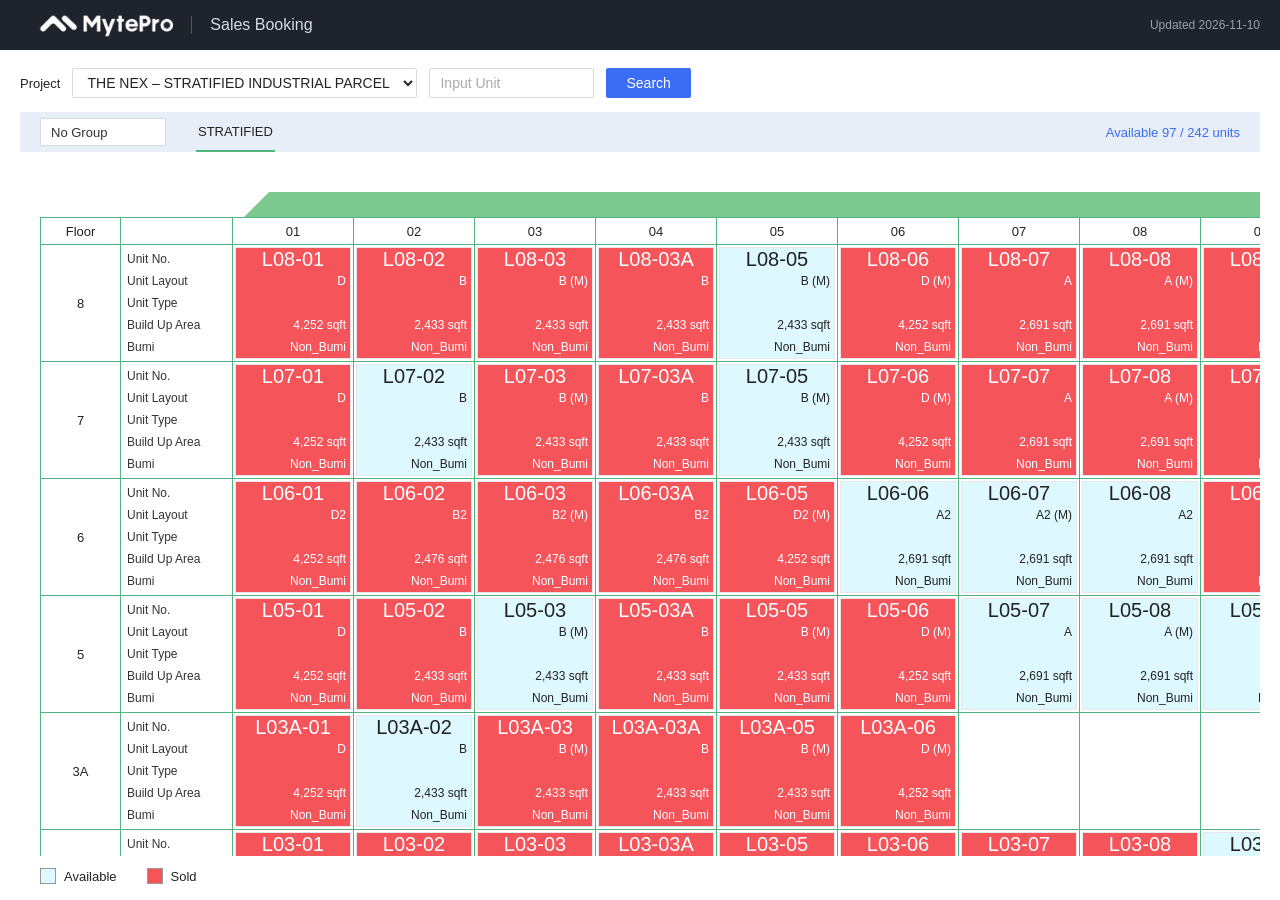
==== booking/the-nex.html @ 7745871d "Add The Nex sales booking page" ====
<!doctype html>
<html lang="en">
<head>
<meta charset="utf-8">
<meta name="viewport" content="width=device-width, initial-scale=1">
<title>Sales Booking · The Nex</title>
<style>
  * { box-sizing: border-box; }
  html, body { margin: 0; height: 100%; }
  body {
    font-family: "PingFang SC", "Microsoft Yahei", Verdana, Arial, Helvetica, sans-serif;
    font-size: 13px; color: #222; background: #fff;
    display: flex; flex-direction: column;
  }

  /* top bar */
  .topbar {
    height: 50px; flex: none; background: #1f232b; color: #fff;
    display: flex; align-items: center; padding: 0 20px; gap: 18px;
  }
  .topbar .brand { height: 46px; width: auto; display: block; }
  .topbar .sep { width: 1px; height: 18px; background: #555; }
  .topbar .title { font-size: 16px; color: #d8dbe2; white-space: nowrap; }
  .topbar .updated { margin-left: auto; font-size: 12px; color: #9aa0ab; white-space: nowrap; }

  /* filter row */
  .filters {
    flex: none; display: flex; align-items: center; gap: 12px; flex-wrap: wrap;
    padding: 18px 20px 14px;
  }
  .filters label { font-size: 13px; }
  .select, .input {
    height: 30px; border: 1px solid #d9d9d9; border-radius: 2px; background: #fff;
    font: inherit; font-size: 14px; padding: 0 10px; color: #222;
  }
  .select { min-width: 240px; max-width: 100%; }
  .input { width: 165px; }
  .input::placeholder { color: #aaa; }
  .btn {
    height: 30px; padding: 0 20px; border: 0; border-radius: 2px;
    background: #3a6cf4; color: #fff; font: inherit; font-size: 14px; cursor: pointer;
  }
  .btn:hover { background: #2f5de0; }

  /* group / block tabs row */
  .tabsbar {
    flex: none; margin: 0 20px; background: #e8eef7;
    display: flex; align-items: center; gap: 30px; padding: 0 20px; height: 40px;
  }
  .tabsbar .group {
    height: 28px; min-width: 126px; border: 1px solid #d9d9d9; background: #fff;
    display: flex; align-items: center; padding: 0 10px; color: #333; font-size: 13px;
  }
  .tabsbar .tab {
    height: 40px; display: flex; align-items: center; padding: 0 2px;
    font-size: 13px; border-bottom: 2px solid #4fb47f; color: #222;
  }
  .tabsbar .summary { margin-left: auto; font-size: 13px; color: #3a6cf4; white-space: nowrap; }

  /* grid */
  .board { flex: 1; min-height: 0; overflow: auto; margin: 0 20px; padding: 40px 20px 12px; }
  .wrap-unit { display: inline-block; }
  .roof {
    height: 25px; margin-left: 204px; background: #7cc98f;
    clip-path: polygon(25px 0, 100% 0, 100% 100%, 0 100%);
  }
  table.floor { border-collapse: separate; border-spacing: 0; border-top: 1px solid #4fb47f; border-left: 1px solid #4fb47f; }
  table.floor td { border-right: 1px solid #4fb47f; border-bottom: 1px solid #4fb47f; }
  thead td { height: 27px; text-align: center; background: #fff; font-size: 13px; }
  td.idx { width: 80px; min-width: 80px; text-align: center; background: #fff; }
  td.more { width: 112px; min-width: 112px; padding: 2px 0 2px 6px; color: #333; font-size: 12px; white-space: nowrap; }
  td.more p { margin: 0; line-height: 22px; }
  td.cell { width: 120px; min-width: 120px; padding: 2px; }
  .room {
    width: 116px; height: 112px; border: 1px solid #e7e7eb; font-size: 12px;
    background: #ddf8ff; color: #222; cursor: default; transition: transform .08s;
  }
  .room.sold { background: #f5545a; color: #fff; }
  .room p { margin: 0; line-height: 22px; height: 22px; text-align: right; padding: 0 4px; white-space: nowrap; overflow: hidden; }
  .room p.num { font-size: 20px; text-align: center; }
  .room.hit { outline: 3px solid #3a6cf4; outline-offset: -1px; }
  .room.dim { opacity: .25; }

  /* legend */
  .legend {
    flex: none; display: flex; gap: 30px; padding: 12px 40px 16px; list-style: none; margin: 0;
  }
  .legend li { display: flex; align-items: center; gap: 8px; font-size: 13px; }
  .legend b { width: 16px; height: 16px; display: inline-block; border: 1px solid #999; }

  @media (max-width: 640px) {
    .topbar { padding: 0 16px; gap: 10px; }
    .topbar .updated { display: none; }
    .filters { padding: 14px 16px 10px; }
    .select { min-width: 0; flex: 1; }
    .tabsbar { margin: 0 16px; padding: 0 12px; gap: 14px; }
    .tabsbar .group { display: none; }
    .board { margin: 0 16px; padding: 30px 0 10px; }
    .legend { padding: 10px 16px 14px; }
  }
</style>
</head>
<body>

<header class="topbar">
  <img class="brand" src="[data-uri]" alt="MytePro">
  <span class="sep"></span>
  <span class="title">Sales Booking</span>
  <span class="updated" id="updated"></span>
</header>

<div class="filters">
  <label for="project">Project</label>
  <select class="select" id="project"><option>THE NEX – STRATIFIED INDUSTRIAL PARCEL</option></select>
  <input class="input" id="q" placeholder="Input Unit" autocomplete="off">
  <button class="btn" id="go">Search</button>
</div>

<div class="tabsbar">
  <span class="group">No Group</span>
  <span class="tab">STRATIFIED</span>
  <span class="summary" id="summary"></span>
</div>

<div class="board" id="board"></div>

<ul class="legend">
  <li><b style="background:#ddf8ff"></b>Available</li>
  <li><b style="background:#f5545a"></b>Sold</li>
</ul>

<script>
// Last updated date, shown top right. Change when the data below is refreshed.
const UPDATED = "2026-11-10";

// One string per floor, top to bottom: "floor|unit~layout~sqft~sold,..." (sold: 1 = red, 0 = available; empty = no unit)
const FLOORS = [
"8|L08-01~D~4252~1,L08-02~B~2433~1,L08-03~B (M)~2433~1,L08-03A~B~2433~1,L08-05~B (M)~2433~0,L08-06~D (M)~4252~1,L08-07~A~2691~1,L08-08~A (M)~2691~1,L08-09~A~2691~1,L08-10~A (M)~2691~1,L08-11~A~2691~0,L08-12~A (M)~2691~0,L08-13~A~2691~0,L08-13A~A (M)~2691~0,L08-15~A~2691~0,L08-16~E~3509~1,L08-17~C~2153~1,L08-18~C (M)~2153~1,L08-19~C~2153~1,L08-20~C (M)~2153~1,L08-21~C~2153~1,L08-22~E (M)~3509~1,L08-23~A (M)~2691~0,L08-23A~A~2691~0,L08-25~A (M)~2691~1,L08-26~A~2691~0,L08-27~A (M)~2691~0,L08-28~A~2691~0,L08-29~A (M)~2691~1,L08-30~A~2691~0,L08-31~A (M)~2691~0",
"7|L07-01~D~4252~1,L07-02~B~2433~0,L07-03~B (M)~2433~1,L07-03A~B~2433~1,L07-05~B (M)~2433~0,L07-06~D (M)~4252~1,L07-07~A~2691~1,L07-08~A (M)~2691~1,L07-09~A~2691~1,L07-10~A (M)~2691~0,L07-11~A~2691~0,L07-12~A (M)~2691~0,L07-13~A~2691~1,L07-13A~A (M)~2691~1,L07-15~A~2691~0,L07-16~E~3509~1,L07-17~C~2153~1,L07-18~C (M)~2153~1,L07-19~C~2153~1,L07-20~C (M)~2153~1,L07-21~C~2153~1,L07-22~E (M)~3509~1,L07-23~A (M)~2691~0,L07-23A~A~2691~0,L07-25~A (M)~2691~0,L07-26~A~2691~0,L07-27~A (M)~2691~0,L07-28~A~2691~0,L07-29~A (M)~2691~0,L07-30~A~2691~0,L07-31~A (M)~2691~0",
"6|L06-01~D2~4252~1,L06-02~B2~2476~1,L06-03~B2 (M)~2476~1,L06-03A~B2~2476~1,L06-05~D2 (M)~4252~1,L06-06~A2~2691~0,L06-07~A2 (M)~2691~0,L06-08~A2~2691~0,L06-09~A2 (M)~2691~1,L06-10~A2~2691~0,L06-11~A2 (M)~2691~1,L06-12~A2~2691~1,L06-13~A2~2691~0,L06-13A~E2~3498~1,L06-15~C~2153~1,L06-16~C (M)~2153~1,L06-17~C~2153~1,L06-18~C (M)~2153~1,L06-19~C~2153~1,L06-20~E2 (M)~3498~1,L06-21~A2 (M)~2691~0,L06-22~A2~2691~0,L06-23~A2 (M)~2691~0,L06-23A~A2~2691~0,L06-25~A2 (M)~2691~0,L06-26~A2~2691~1,L06-27~A2~2691~1,L06-28~A2 (M)~2691~1,,,",
"5|L05-01~D~4252~1,L05-02~B~2433~1,L05-03~B (M)~2433~0,L05-03A~B~2433~1,L05-05~B (M)~2433~1,L05-06~D (M)~4252~1,L05-07~A~2691~0,L05-08~A (M)~2691~0,L05-09~A~2691~0,L05-10~A (M)~2691~0,L05-11~A~2691~0,L05-12~A (M)~2691~0,L05-13~A~2691~0,L05-13A~A (M)~2691~0,L05-15~A~2691~0,L05-16~E~3509~1,L05-17~C~2153~1,L05-18~C (M)~2153~1,L05-19~C~2153~1,L05-20~C (M)~2153~1,L05-21~C~2153~0,L05-22~E (M)~3509~1,L05-23~A (M)~2691~1,L05-23A~A~2691~0,L05-25~A (M)~2691~0,L05-26~A~2691~0,L05-27~A (M)~2691~0,L05-28~A~2691~0,L05-29~A (M)~2691~1,L05-30~A~2691~1,L05-31~A (M)~2691~1",
"3A|L03A-01~D~4252~1,L03A-02~B~2433~0,L03A-03~B (M)~2433~1,L03A-03A~B~2433~1,L03A-05~B (M)~2433~1,L03A-06~D (M)~4252~1,,,,,,,,,,,,,,,,,,,,,,,,,",
"3|L03-01~D2~4252~1,L03-02~B2 (M)~2476~1,L03-03~B2~2476~1,L03-03A~B2 (M)~2476~1,L03-05~D2 (M)~4252~1,L03-06~A2~2691~1,L03-07~A2 (M)~2691~1,L03-08~A2 (M)~2691~1,L03-09~A2~2691~0,L03-10~A2 (M)~2691~0,L03-11~A2~2691~1,L03-12~A2 (M)~2691~1,L03-13~A2~2691~1,L03-13A~E2~3498~1,L03-15~C~2153~1,L03-16~C (M)~2153~1,L03-17~C~2153~0,L03-18~C (M)~2153~1,L03-19~C~2153~1,L03-20~E2 (M)~3498~1,L03-21~A2 (M)~2691~0,L03-22~A2 (M)~2691~0,L03-23~A2~2691~0,L03-23A~A2 (M)~2691~1,L03-25~A2~2691~1,L03-26~A2 (M)~2691~1,L03-27~A2~2691~1,L03-28~A2 (M)~2691~0,,,",
"2|L02-01~D~4252~1,L02-02~B~2433~1,L02-03~B (M)~2433~1,L02-03A~B~2433~1,L02-05~B (M)~2433~1,L02-06~D (M)~4252~1,L02-07~A~2691~1,L02-08~A (M)~2691~1,L02-09~A~2691~1,L02-10~A (M)~2691~1,L02-11~A~2691~0,L02-12~A (M)~2691~0,L02-13~A~2691~0,L02-13A~A (M)~2691~0,L02-15~A~2691~0,L02-16~E~3509~1,L02-17~C~2153~0,L02-18~C (M)~2153~1,L02-19~C~2153~0,L02-20~C (M)~2153~1,L02-21~C~2153~0,L02-22~E (M)~3509~1,L02-23~A (M)~2691~1,L02-23A~A~2691~0,L02-25~A (M)~2691~0,L02-26~A~2691~0,L02-27~A (M)~2691~0,L02-28~A~2691~0,L02-29~A (M)~2691~0,L02-30~A~2691~0,L02-31~A (M)~2691~1",
"1|L01-01~D~4252~1,L01-02~B~2433~1,L01-03~B (M)~2433~1,L01-03A~B~2433~1,L01-05~B (M)~2433~0,L01-06~D (M)~4252~1,L01-07~A~2691~1,L01-08~A (M)~2691~1,L01-09~A~2691~1,L01-10~A (M)~2691~0,L01-11~A~2691~1,L01-12~A (M)~2691~1,L01-13~A~2691~1,L01-13A~A (M)~2691~0,L01-15~A~2691~0,L01-16~E~3509~1,L01-17~C~2153~1,L01-18~C (M)~2153~1,L01-19~C~2153~1,L01-20~C (M)~2153~1,L01-21~C~2153~1,L01-22~E (M)~3509~1,L01-23~A (M)~2691~0,L01-23A~A~2691~0,L01-25~A (M)~2691~1,L01-26~A~2691~1,L01-27~A (M)~2691~1,L01-28~A~2691~1,L01-29~A (M)~2691~1,L01-30~A~2691~1,L01-31~A (M)~2691~1",
"G|G-01~D1~5285~1,G-02~B1~2422~1,G-03~B1 (M)~2422~1,G-03A~B1 (M)~2422~1,G-05~D1 (M)~5285~1,G-06~A1~2874~1,G-07~A1 (M)~2874~0,G-08~A1~2874~0,G-09~A1 (M)~2874~0,G-10~A1~2874~0,G-11~A1 (M)~2874~0,G-12~A1~2874~0,G-13~A1 (M)~2874~0,G-13A~A1~2874~0,G-15~E1~3713~1,G-16~E1 (M)~3713~0,G-17~A1 (M)~2874~1,G-18~A1~2874~1,G-19~A1 (M)~2874~1,G-20~A1~2874~0,G-21~A1 (M)~2874~0,G-22~A1~2874~0,G-23~A1 (M)~2874~0,G-23A~A1~2874~0,G-25~A1 (M)~2874~1,,,,,,"
];

const floors = FLOORS.map(s => {
  const [floor, list] = s.split("|");
  const units = list.split(",").map(u => {
    if (!u) return null;
    const [no, layout, sqft, sold] = u.split("~");
    return { no, layout, sqft: Number(sqft), sold: sold === "1" };
  });
  return { floor, units };
});
const cols = Math.max(...floors.map(f => f.units.length));

let total = 0, avail = 0;
let html = '<div class="wrap-unit"><div class="roof"></div><table class="floor"><thead><tr><td class="idx">Floor</td><td class="more"></td>';
for (let c = 1; c <= cols; c++) html += `<td class="cell">${String(c).padStart(2, "0")}</td>`;
html += "</tr></thead><tbody>";
for (const f of floors) {
  html += `<tr><td class="idx">${f.floor}</td><td class="more"><p>Unit No.</p><p>Unit Layout</p><p>Unit Type</p><p>Build Up Area</p><p>Bumi</p></td>`;
  for (let c = 0; c < cols; c++) {
    const u = f.units[c];
    if (!u) { html += '<td class="cell"></td>'; continue; }
    total++; if (!u.sold) avail++;
    html += `<td class="cell"><div class="room${u.sold ? " sold" : ""}" data-no="${u.no}" title="${u.no} · ${u.sold ? "Sold" : "Available"}">` +
      `<p class="num">${u.no}</p><p>${u.layout}</p><p></p><p>${u.sqft.toLocaleString("en-US")} sqft</p><p>Non_Bumi</p></div></td>`;
  }
  html += "</tr>";
}
html += "</tbody></table></div>";
document.getElementById("board").innerHTML = html;
document.getElementById("summary").textContent = `Available ${avail} / ${total} units`;
document.getElementById("updated").textContent = `Updated ${UPDATED}`;

const q = document.getElementById("q");
function search() {
  const term = q.value.trim().toUpperCase();
  let first = null;
  document.querySelectorAll(".room").forEach(el => {
    const hit = term && el.dataset.no.toUpperCase().includes(term);
    el.classList.toggle("hit", !!hit);
    el.classList.toggle("dim", !!term && !hit);
    if (hit && !first) first = el;
  });
  if (first) first.scrollIntoView({ block: "center", inline: "center", behavior: "smooth" });
}
document.getElementById("go").addEventListener("click", search);
q.addEventListener("keydown", e => { if (e.key === "Enter") search(); });
q.addEventListener("input", () => { if (!q.value.trim()) search(); });
</script>
</body>
</html>
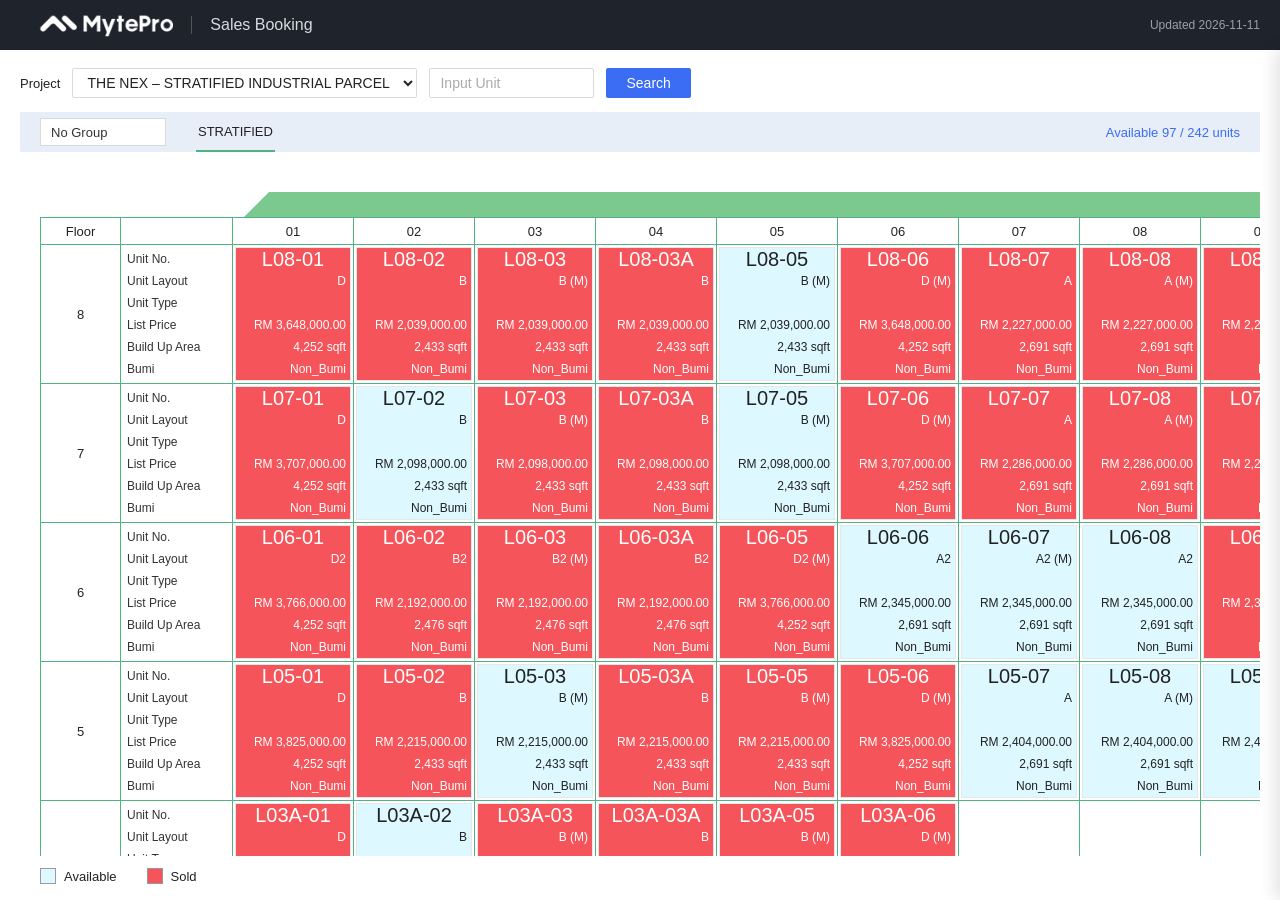
==== commit b533311e: "The Nex booking: add list prices and unit detail panel" ====
--- a/booking/the-nex.html
+++ b/booking/the-nex.html
@@ -72,12 +72,14 @@
   td.more p { margin: 0; line-height: 22px; }
   td.cell { width: 120px; min-width: 120px; padding: 2px; }
   .room {
-    width: 116px; height: 112px; border: 1px solid #e7e7eb; font-size: 12px;
+    width: 116px; height: 134px; border: 1px solid #e7e7eb; font-size: 12px;
     background: #ddf8ff; color: #222; cursor: default; transition: transform .08s;
   }
   .room.sold { background: #f5545a; color: #fff; }
   .room p { margin: 0; line-height: 22px; height: 22px; text-align: right; padding: 0 4px; white-space: nowrap; overflow: hidden; }
   .room p.num { font-size: 20px; text-align: center; }
+  .room:not(.sold) { cursor: pointer; }
+  .room.picked { border: 2px solid #7ed321; }
   .room.hit { outline: 3px solid #3a6cf4; outline-offset: -1px; }
   .room.dim { opacity: .25; }
 
@@ -87,6 +89,27 @@
   }
   .legend li { display: flex; align-items: center; gap: 8px; font-size: 13px; }
   .legend b { width: 16px; height: 16px; display: inline-block; border: 1px solid #999; }
+
+  /* unit detail side panel */
+  .mask { position: fixed; inset: 50px 0 0 0; background: transparent; display: none; z-index: 9; }
+  .mask.open { display: block; }
+  .panel {
+    position: fixed; top: 50px; right: 0; bottom: 0; width: 410px; max-width: 100%;
+    background: #fff; box-shadow: -4px 0 16px rgba(0,0,0,.12); z-index: 10;
+    padding: 20px 30px; overflow-y: auto;
+    transform: translateX(100%); transition: transform .2s ease;
+  }
+  .panel.open { transform: none; }
+  .p-close {
+    position: absolute; top: 2px; right: 2px; width: 24px; height: 24px; border: 0; background: #fff;
+    font-size: 22px; line-height: 22px; color: #999; cursor: pointer; padding: 0;
+  }
+  .p-close:hover { color: #333; }
+  .p-head { display: flex; gap: 8px; font-size: 13px; line-height: 32px; color: #222; margin: 0 0 6px -12px; padding-right: 10px; }
+  .p-icon { flex: none; width: 26px; height: 26px; margin-top: 3px; border-radius: 50%; background: #4a7cf6; display: flex; align-items: center; justify-content: center; }
+  .p-row { display: flex; font-size: 13px; line-height: 18px; padding: 12px 0; }
+  .p-row span:first-child { width: 108px; flex: none; color: #666; }
+  .p-row span:last-child { color: #222; }
 
   @media (max-width: 640px) {
     .topbar { padding: 0 16px; gap: 10px; }
@@ -129,46 +152,58 @@
   <li><b style="background:#f5545a"></b>Sold</li>
 </ul>
 
+<div class="mask" id="mask"></div>
+<aside class="panel" id="panel" aria-label="Unit detail">
+  <button class="p-close" id="p-close" aria-label="Close">&times;</button>
+  <div class="p-head">
+    <span class="p-icon"><svg viewBox="0 0 24 24" width="16" height="16"><path fill="#fff" d="M12 3 2 12h3v8h5v-6h4v6h5v-8h3z"/></svg></span>
+    <span id="p-title"></span>
+  </div>
+  <div id="p-rows"></div>
+</aside>
+
 <script>
 // Last updated date, shown top right. Change when the data below is refreshed.
-const UPDATED = "2026-11-10";
-
-// One string per floor, top to bottom: "floor|unit~layout~sqft~sold,..." (sold: 1 = red, 0 = available; empty = no unit)
+const UPDATED = "2026-11-11";
+
+// One string per floor, top to bottom: "floor|unit~layout~sqft~price~sold,..." (sold: 1 = red, 0 = available; empty = no unit)
 const FLOORS = [
-"8|L08-01~D~4252~1,L08-02~B~2433~1,L08-03~B (M)~2433~1,L08-03A~B~2433~1,L08-05~B (M)~2433~0,L08-06~D (M)~4252~1,L08-07~A~2691~1,L08-08~A (M)~2691~1,L08-09~A~2691~1,L08-10~A (M)~2691~1,L08-11~A~2691~0,L08-12~A (M)~2691~0,L08-13~A~2691~0,L08-13A~A (M)~2691~0,L08-15~A~2691~0,L08-16~E~3509~1,L08-17~C~2153~1,L08-18~C (M)~2153~1,L08-19~C~2153~1,L08-20~C (M)~2153~1,L08-21~C~2153~1,L08-22~E (M)~3509~1,L08-23~A (M)~2691~0,L08-23A~A~2691~0,L08-25~A (M)~2691~1,L08-26~A~2691~0,L08-27~A (M)~2691~0,L08-28~A~2691~0,L08-29~A (M)~2691~1,L08-30~A~2691~0,L08-31~A (M)~2691~0",
-"7|L07-01~D~4252~1,L07-02~B~2433~0,L07-03~B (M)~2433~1,L07-03A~B~2433~1,L07-05~B (M)~2433~0,L07-06~D (M)~4252~1,L07-07~A~2691~1,L07-08~A (M)~2691~1,L07-09~A~2691~1,L07-10~A (M)~2691~0,L07-11~A~2691~0,L07-12~A (M)~2691~0,L07-13~A~2691~1,L07-13A~A (M)~2691~1,L07-15~A~2691~0,L07-16~E~3509~1,L07-17~C~2153~1,L07-18~C (M)~2153~1,L07-19~C~2153~1,L07-20~C (M)~2153~1,L07-21~C~2153~1,L07-22~E (M)~3509~1,L07-23~A (M)~2691~0,L07-23A~A~2691~0,L07-25~A (M)~2691~0,L07-26~A~2691~0,L07-27~A (M)~2691~0,L07-28~A~2691~0,L07-29~A (M)~2691~0,L07-30~A~2691~0,L07-31~A (M)~2691~0",
-"6|L06-01~D2~4252~1,L06-02~B2~2476~1,L06-03~B2 (M)~2476~1,L06-03A~B2~2476~1,L06-05~D2 (M)~4252~1,L06-06~A2~2691~0,L06-07~A2 (M)~2691~0,L06-08~A2~2691~0,L06-09~A2 (M)~2691~1,L06-10~A2~2691~0,L06-11~A2 (M)~2691~1,L06-12~A2~2691~1,L06-13~A2~2691~0,L06-13A~E2~3498~1,L06-15~C~2153~1,L06-16~C (M)~2153~1,L06-17~C~2153~1,L06-18~C (M)~2153~1,L06-19~C~2153~1,L06-20~E2 (M)~3498~1,L06-21~A2 (M)~2691~0,L06-22~A2~2691~0,L06-23~A2 (M)~2691~0,L06-23A~A2~2691~0,L06-25~A2 (M)~2691~0,L06-26~A2~2691~1,L06-27~A2~2691~1,L06-28~A2 (M)~2691~1,,,",
-"5|L05-01~D~4252~1,L05-02~B~2433~1,L05-03~B (M)~2433~0,L05-03A~B~2433~1,L05-05~B (M)~2433~1,L05-06~D (M)~4252~1,L05-07~A~2691~0,L05-08~A (M)~2691~0,L05-09~A~2691~0,L05-10~A (M)~2691~0,L05-11~A~2691~0,L05-12~A (M)~2691~0,L05-13~A~2691~0,L05-13A~A (M)~2691~0,L05-15~A~2691~0,L05-16~E~3509~1,L05-17~C~2153~1,L05-18~C (M)~2153~1,L05-19~C~2153~1,L05-20~C (M)~2153~1,L05-21~C~2153~0,L05-22~E (M)~3509~1,L05-23~A (M)~2691~1,L05-23A~A~2691~0,L05-25~A (M)~2691~0,L05-26~A~2691~0,L05-27~A (M)~2691~0,L05-28~A~2691~0,L05-29~A (M)~2691~1,L05-30~A~2691~1,L05-31~A (M)~2691~1",
-"3A|L03A-01~D~4252~1,L03A-02~B~2433~0,L03A-03~B (M)~2433~1,L03A-03A~B~2433~1,L03A-05~B (M)~2433~1,L03A-06~D (M)~4252~1,,,,,,,,,,,,,,,,,,,,,,,,,",
-"3|L03-01~D2~4252~1,L03-02~B2 (M)~2476~1,L03-03~B2~2476~1,L03-03A~B2 (M)~2476~1,L03-05~D2 (M)~4252~1,L03-06~A2~2691~1,L03-07~A2 (M)~2691~1,L03-08~A2 (M)~2691~1,L03-09~A2~2691~0,L03-10~A2 (M)~2691~0,L03-11~A2~2691~1,L03-12~A2 (M)~2691~1,L03-13~A2~2691~1,L03-13A~E2~3498~1,L03-15~C~2153~1,L03-16~C (M)~2153~1,L03-17~C~2153~0,L03-18~C (M)~2153~1,L03-19~C~2153~1,L03-20~E2 (M)~3498~1,L03-21~A2 (M)~2691~0,L03-22~A2 (M)~2691~0,L03-23~A2~2691~0,L03-23A~A2 (M)~2691~1,L03-25~A2~2691~1,L03-26~A2 (M)~2691~1,L03-27~A2~2691~1,L03-28~A2 (M)~2691~0,,,",
-"2|L02-01~D~4252~1,L02-02~B~2433~1,L02-03~B (M)~2433~1,L02-03A~B~2433~1,L02-05~B (M)~2433~1,L02-06~D (M)~4252~1,L02-07~A~2691~1,L02-08~A (M)~2691~1,L02-09~A~2691~1,L02-10~A (M)~2691~1,L02-11~A~2691~0,L02-12~A (M)~2691~0,L02-13~A~2691~0,L02-13A~A (M)~2691~0,L02-15~A~2691~0,L02-16~E~3509~1,L02-17~C~2153~0,L02-18~C (M)~2153~1,L02-19~C~2153~0,L02-20~C (M)~2153~1,L02-21~C~2153~0,L02-22~E (M)~3509~1,L02-23~A (M)~2691~1,L02-23A~A~2691~0,L02-25~A (M)~2691~0,L02-26~A~2691~0,L02-27~A (M)~2691~0,L02-28~A~2691~0,L02-29~A (M)~2691~0,L02-30~A~2691~0,L02-31~A (M)~2691~1",
-"1|L01-01~D~4252~1,L01-02~B~2433~1,L01-03~B (M)~2433~1,L01-03A~B~2433~1,L01-05~B (M)~2433~0,L01-06~D (M)~4252~1,L01-07~A~2691~1,L01-08~A (M)~2691~1,L01-09~A~2691~1,L01-10~A (M)~2691~0,L01-11~A~2691~1,L01-12~A (M)~2691~1,L01-13~A~2691~1,L01-13A~A (M)~2691~0,L01-15~A~2691~0,L01-16~E~3509~1,L01-17~C~2153~1,L01-18~C (M)~2153~1,L01-19~C~2153~1,L01-20~C (M)~2153~1,L01-21~C~2153~1,L01-22~E (M)~3509~1,L01-23~A (M)~2691~0,L01-23A~A~2691~0,L01-25~A (M)~2691~1,L01-26~A~2691~1,L01-27~A (M)~2691~1,L01-28~A~2691~1,L01-29~A (M)~2691~1,L01-30~A~2691~1,L01-31~A (M)~2691~1",
-"G|G-01~D1~5285~1,G-02~B1~2422~1,G-03~B1 (M)~2422~1,G-03A~B1 (M)~2422~1,G-05~D1 (M)~5285~1,G-06~A1~2874~1,G-07~A1 (M)~2874~0,G-08~A1~2874~0,G-09~A1 (M)~2874~0,G-10~A1~2874~0,G-11~A1 (M)~2874~0,G-12~A1~2874~0,G-13~A1 (M)~2874~0,G-13A~A1~2874~0,G-15~E1~3713~1,G-16~E1 (M)~3713~0,G-17~A1 (M)~2874~1,G-18~A1~2874~1,G-19~A1 (M)~2874~1,G-20~A1~2874~0,G-21~A1 (M)~2874~0,G-22~A1~2874~0,G-23~A1 (M)~2874~0,G-23A~A1~2874~0,G-25~A1 (M)~2874~1,,,,,,"
+"8|L08-01~D~4252~3648000~1,L08-02~B~2433~2039000~1,L08-03~B (M)~2433~2039000~1,L08-03A~B~2433~2039000~1,L08-05~B (M)~2433~2039000~0,L08-06~D (M)~4252~3648000~1,L08-07~A~2691~2227000~1,L08-08~A (M)~2691~2227000~1,L08-09~A~2691~2227000~1,L08-10~A (M)~2691~2227000~1,L08-11~A~2691~2227000~0,L08-12~A (M)~2691~2227000~0,L08-13~A~2691~2227000~0,L08-13A~A (M)~2691~2227000~0,L08-15~A~2691~2227000~0,L08-16~E~3509~3016000~1,L08-17~C~2153~1769000~1,L08-18~C (M)~2153~1769000~1,L08-19~C~2153~1769000~1,L08-20~C (M)~2153~1769000~1,L08-21~C~2153~1769000~1,L08-22~E (M)~3509~3016000~1,L08-23~A (M)~2691~2204000~0,L08-23A~A~2691~2204000~0,L08-25~A (M)~2691~2204000~1,L08-26~A~2691~2204000~0,L08-27~A (M)~2691~2204000~0,L08-28~A~2691~2204000~0,L08-29~A (M)~2691~2204000~1,L08-30~A~2691~2204000~0,L08-31~A (M)~2691~2204000~0",
+"7|L07-01~D~4252~3707000~1,L07-02~B~2433~2098000~0,L07-03~B (M)~2433~2098000~1,L07-03A~B~2433~2098000~1,L07-05~B (M)~2433~2098000~0,L07-06~D (M)~4252~3707000~1,L07-07~A~2691~2286000~1,L07-08~A (M)~2691~2286000~1,L07-09~A~2691~2286000~1,L07-10~A (M)~2691~2286000~0,L07-11~A~2691~2286000~0,L07-12~A (M)~2691~2286000~0,L07-13~A~2691~2286000~1,L07-13A~A (M)~2691~2286000~1,L07-15~A~2691~2286000~0,L07-16~E~3509~3074000~1,L07-17~C~2153~1827000~1,L07-18~C (M)~2153~1827000~1,L07-19~C~2153~1827000~1,L07-20~C (M)~2153~1827000~1,L07-21~C~2153~1827000~1,L07-22~E (M)~3509~3074000~1,L07-23~A (M)~2691~2263000~0,L07-23A~A~2691~2263000~0,L07-25~A (M)~2691~2263000~0,L07-26~A~2691~2263000~0,L07-27~A (M)~2691~2263000~0,L07-28~A~2691~2263000~0,L07-29~A (M)~2691~2263000~0,L07-30~A~2691~2263000~0,L07-31~A (M)~2691~2263000~0",
+"6|L06-01~D2~4252~3766000~1,L06-02~B2~2476~2192000~1,L06-03~B2 (M)~2476~2192000~1,L06-03A~B2~2476~2192000~1,L06-05~D2 (M)~4252~3766000~1,L06-06~A2~2691~2345000~0,L06-07~A2 (M)~2691~2345000~0,L06-08~A2~2691~2345000~0,L06-09~A2 (M)~2691~2345000~1,L06-10~A2~2691~2345000~0,L06-11~A2 (M)~2691~2345000~1,L06-12~A2~2691~2345000~1,L06-13~A2~2691~2345000~0,L06-13A~E2~3498~3124000~1,L06-15~C~2153~1886000~1,L06-16~C (M)~2153~1886000~1,L06-17~C~2153~1886000~1,L06-18~C (M)~2153~1886000~1,L06-19~C~2153~1886000~1,L06-20~E2 (M)~3498~3124000~1,L06-21~A2 (M)~2691~2321000~0,L06-22~A2~2691~2321000~0,L06-23~A2 (M)~2691~2321000~0,L06-23A~A2~2691~2321000~0,L06-25~A2 (M)~2691~2321000~0,L06-26~A2~2691~2321000~1,L06-27~A2~2691~2321000~1,L06-28~A2 (M)~2691~2321000~1,,,",
+"5|L05-01~D~4252~3825000~1,L05-02~B~2433~2215000~1,L05-03~B (M)~2433~2215000~0,L05-03A~B~2433~2215000~1,L05-05~B (M)~2433~2215000~1,L05-06~D (M)~4252~3825000~1,L05-07~A~2691~2404000~0,L05-08~A (M)~2691~2404000~0,L05-09~A~2691~2404000~0,L05-10~A (M)~2691~2404000~0,L05-11~A~2691~2404000~0,L05-12~A (M)~2691~2404000~0,L05-13~A~2691~2404000~0,L05-13A~A (M)~2691~2404000~0,L05-15~A~2691~2404000~0,L05-16~E~3509~3192000~1,L05-17~C~2153~1945000~1,L05-18~C (M)~2153~1945000~1,L05-19~C~2153~1945000~1,L05-20~C (M)~2153~1945000~1,L05-21~C~2153~1945000~0,L05-22~E (M)~3509~3192000~1,L05-23~A (M)~2691~2380000~1,L05-23A~A~2691~2380000~0,L05-25~A (M)~2691~2380000~0,L05-26~A~2691~2380000~0,L05-27~A (M)~2691~2380000~0,L05-28~A~2691~2380000~0,L05-29~A (M)~2691~2380000~1,L05-30~A~2691~2380000~1,L05-31~A (M)~2691~2380000~1",
+"3A|L03A-01~D~4252~3883000~1,L03A-02~B~2433~2274000~0,L03A-03~B (M)~2433~2274000~1,L03A-03A~B~2433~2274000~1,L03A-05~B (M)~2433~2274000~1,L03A-06~D (M)~4252~3883000~1,,,,,,,,,,,,,,,,,,,,,,,,,",
+"3|L03-01~D2~4252~3860000~1,L03-02~B2 (M)~2476~2286000~1,L03-03~B2~2476~2286000~1,L03-03A~B2 (M)~2476~2286000~1,L03-05~D2 (M)~4252~3860000~1,L03-06~A2~2691~2439000~1,L03-07~A2 (M)~2691~2439000~1,L03-08~A2 (M)~2691~2439000~1,L03-09~A2~2691~2439000~0,L03-10~A2 (M)~2691~2439000~0,L03-11~A2~2691~2439000~1,L03-12~A2 (M)~2691~2439000~1,L03-13~A2~2691~2439000~1,L03-13A~E2~3498~3218000~1,L03-15~C~2153~1980000~1,L03-16~C (M)~2153~1980000~1,L03-17~C~2153~1980000~0,L03-18~C (M)~2153~1980000~1,L03-19~C~2153~1980000~1,L03-20~E2 (M)~3498~3218000~1,L03-21~A2 (M)~2691~2415000~0,L03-22~A2 (M)~2691~2415000~0,L03-23~A2~2691~2415000~0,L03-23A~A2 (M)~2691~2415000~1,L03-25~A2~2691~2415000~1,L03-26~A2 (M)~2691~2415000~1,L03-27~A2~2691~2415000~1,L03-28~A2 (M)~2691~2415000~0,,,",
+"2|L02-01~D~4252~3919000~1,L02-02~B~2433~2309000~1,L02-03~B (M)~2433~2309000~1,L02-03A~B~2433~2309000~1,L02-05~B (M)~2433~2309000~1,L02-06~D (M)~4252~3919000~1,L02-07~A~2691~2497000~1,L02-08~A (M)~2691~2497000~1,L02-09~A~2691~2497000~1,L02-10~A (M)~2691~2497000~1,L02-11~A~2691~2497000~0,L02-12~A (M)~2691~2497000~0,L02-13~A~2691~2497000~0,L02-13A~A (M)~2691~2497000~0,L02-15~A~2691~2497000~0,L02-16~E~3509~3286000~1,L02-17~C~2153~2039000~0,L02-18~C (M)~2153~2039000~1,L02-19~C~2153~2039000~0,L02-20~C (M)~2153~2039000~1,L02-21~C~2153~2039000~0,L02-22~E (M)~3509~3286000~1,L02-23~A (M)~2691~2474000~1,L02-23A~A~2691~2474000~0,L02-25~A (M)~2691~2474000~0,L02-26~A~2691~2474000~0,L02-27~A (M)~2691~2474000~0,L02-28~A~2691~2474000~0,L02-29~A (M)~2691~2474000~0,L02-30~A~2691~2474000~0,L02-31~A (M)~2691~2474000~1",
+"1|L01-01~D~4252~3977000~1,L01-02~B~2433~2368000~1,L01-03~B (M)~2433~2368000~1,L01-03A~B~2433~2368000~1,L01-05~B (M)~2433~2368000~0,L01-06~D (M)~4252~3977000~1,L01-07~A~2691~2556000~1,L01-08~A (M)~2691~2556000~1,L01-09~A~2691~2556000~1,L01-10~A (M)~2691~2556000~0,L01-11~A~2691~2556000~1,L01-12~A (M)~2691~2556000~1,L01-13~A~2691~2556000~1,L01-13A~A (M)~2691~2556000~0,L01-15~A~2691~2556000~0,L01-16~E~3509~3344000~1,L01-17~C~2153~2097000~1,L01-18~C (M)~2153~2097000~1,L01-19~C~2153~2097000~1,L01-20~C (M)~2153~2097000~1,L01-21~C~2153~2097000~1,L01-22~E (M)~3509~3344000~1,L01-23~A (M)~2691~2533000~0,L01-23A~A~2691~2533000~0,L01-25~A (M)~2691~2533000~1,L01-26~A~2691~2533000~1,L01-27~A (M)~2691~2533000~1,L01-28~A~2691~2533000~1,L01-29~A (M)~2691~2533000~1,L01-30~A~2691~2533000~1,L01-31~A (M)~2691~2533000~1",
+"G|G-01~D1~5285~5079000~1,G-02~B1~2422~2685000~1,G-03~B1 (M)~2422~2685000~1,G-03A~B1 (M)~2422~2820000~1,G-05~D1 (M)~5285~5333000~1,G-06~A1~2874~3009000~1,G-07~A1 (M)~2874~3009000~0,G-08~A1~2874~3009000~0,G-09~A1 (M)~2874~3009000~0,G-10~A1~2874~3009000~0,G-11~A1 (M)~2874~3009000~0,G-12~A1~2874~3009000~0,G-13~A1 (M)~2874~3009000~0,G-13A~A1~2874~3009000~0,G-15~E1~3713~3794000~1,G-16~E1 (M)~3713~3794000~0,G-17~A1 (M)~2874~2986000~1,G-18~A1~2874~2986000~1,G-19~A1 (M)~2874~2986000~1,G-20~A1~2874~2986000~0,G-21~A1 (M)~2874~2986000~0,G-22~A1~2874~2986000~0,G-23~A1 (M)~2874~2986000~0,G-23A~A1~2874~2986000~0,G-25~A1 (M)~2874~2986000~1,,,,,,"
 ];
 
 const floors = FLOORS.map(s => {
   const [floor, list] = s.split("|");
   const units = list.split(",").map(u => {
     if (!u) return null;
-    const [no, layout, sqft, sold] = u.split("~");
-    return { no, layout, sqft: Number(sqft), sold: sold === "1" };
+    const [no, layout, sqft, price, sold] = u.split("~");
+    return { no, layout, sqft: Number(sqft), price: Number(price), sold: sold === "1" };
   });
   return { floor, units };
 });
 const cols = Math.max(...floors.map(f => f.units.length));
+const units = new Map(floors.flatMap(f => f.units.filter(Boolean).map(u => [u.no, u])));
+const rm = n => "RM " + n.toLocaleString("en-US", { minimumFractionDigits: 2, maximumFractionDigits: 2 });
 
 let total = 0, avail = 0;
 let html = '<div class="wrap-unit"><div class="roof"></div><table class="floor"><thead><tr><td class="idx">Floor</td><td class="more"></td>';
 for (let c = 1; c <= cols; c++) html += `<td class="cell">${String(c).padStart(2, "0")}</td>`;
 html += "</tr></thead><tbody>";
 for (const f of floors) {
-  html += `<tr><td class="idx">${f.floor}</td><td class="more"><p>Unit No.</p><p>Unit Layout</p><p>Unit Type</p><p>Build Up Area</p><p>Bumi</p></td>`;
+  html += `<tr><td class="idx">${f.floor}</td><td class="more"><p>Unit No.</p><p>Unit Layout</p><p>Unit Type</p><p>List Price</p><p>Build Up Area</p><p>Bumi</p></td>`;
   for (let c = 0; c < cols; c++) {
     const u = f.units[c];
     if (!u) { html += '<td class="cell"></td>'; continue; }
     total++; if (!u.sold) avail++;
     html += `<td class="cell"><div class="room${u.sold ? " sold" : ""}" data-no="${u.no}" title="${u.no} · ${u.sold ? "Sold" : "Available"}">` +
-      `<p class="num">${u.no}</p><p>${u.layout}</p><p></p><p>${u.sqft.toLocaleString("en-US")} sqft</p><p>Non_Bumi</p></div></td>`;
+      `<p class="num">${u.no}</p><p>${u.layout}</p><p></p><p>${rm(u.price)}</p><p>${u.sqft.toLocaleString("en-US")} sqft</p><p>Non_Bumi</p></div></td>`;
   }
   html += "</tr>";
 }
@@ -192,6 +227,36 @@
 document.getElementById("go").addEventListener("click", search);
 q.addEventListener("keydown", e => { if (e.key === "Enter") search(); });
 q.addEventListener("input", () => { if (!q.value.trim()) search(); });
+
+// Unit detail side panel, available units only
+const panel = document.getElementById("panel");
+const mask = document.getElementById("mask");
+let picked = null;
+function openPanel(el) {
+  const u = units.get(el.dataset.no);
+  document.getElementById("p-title").textContent = `THE NEX-STRATIFIED INDUSTRIAL PARCEL-STRATIFIED INDUSTRIAL PARCEL-${u.no}`;
+  const rows = [
+    ["Sales Status", "Available"], ["Room Type", ""], ["Car Park", ""],
+    ["Unit Layout", u.layout],
+    ["Build Up Area", u.sqft.toLocaleString("en-US", { minimumFractionDigits: 2 })],
+    ["Land Area", "0.00"], ["List Price", rm(u.price)], ["Bumi", "No"]
+  ];
+  document.getElementById("p-rows").innerHTML = rows.map(([k, v]) => `<div class="p-row"><span>${k}</span><span>${v}</span></div>`).join("");
+  if (picked) picked.classList.remove("picked");
+  picked = el; el.classList.add("picked");
+  panel.classList.add("open"); mask.classList.add("open");
+}
+function closePanel() {
+  panel.classList.remove("open"); mask.classList.remove("open");
+  if (picked) { picked.classList.remove("picked"); picked = null; }
+}
+document.getElementById("board").addEventListener("click", e => {
+  const el = e.target.closest(".room");
+  if (el && !el.classList.contains("sold")) openPanel(el);
+});
+document.getElementById("p-close").addEventListener("click", closePanel);
+mask.addEventListener("click", closePanel);
+document.addEventListener("keydown", e => { if (e.key === "Escape") closePanel(); });
 </script>
 </body>
 </html>
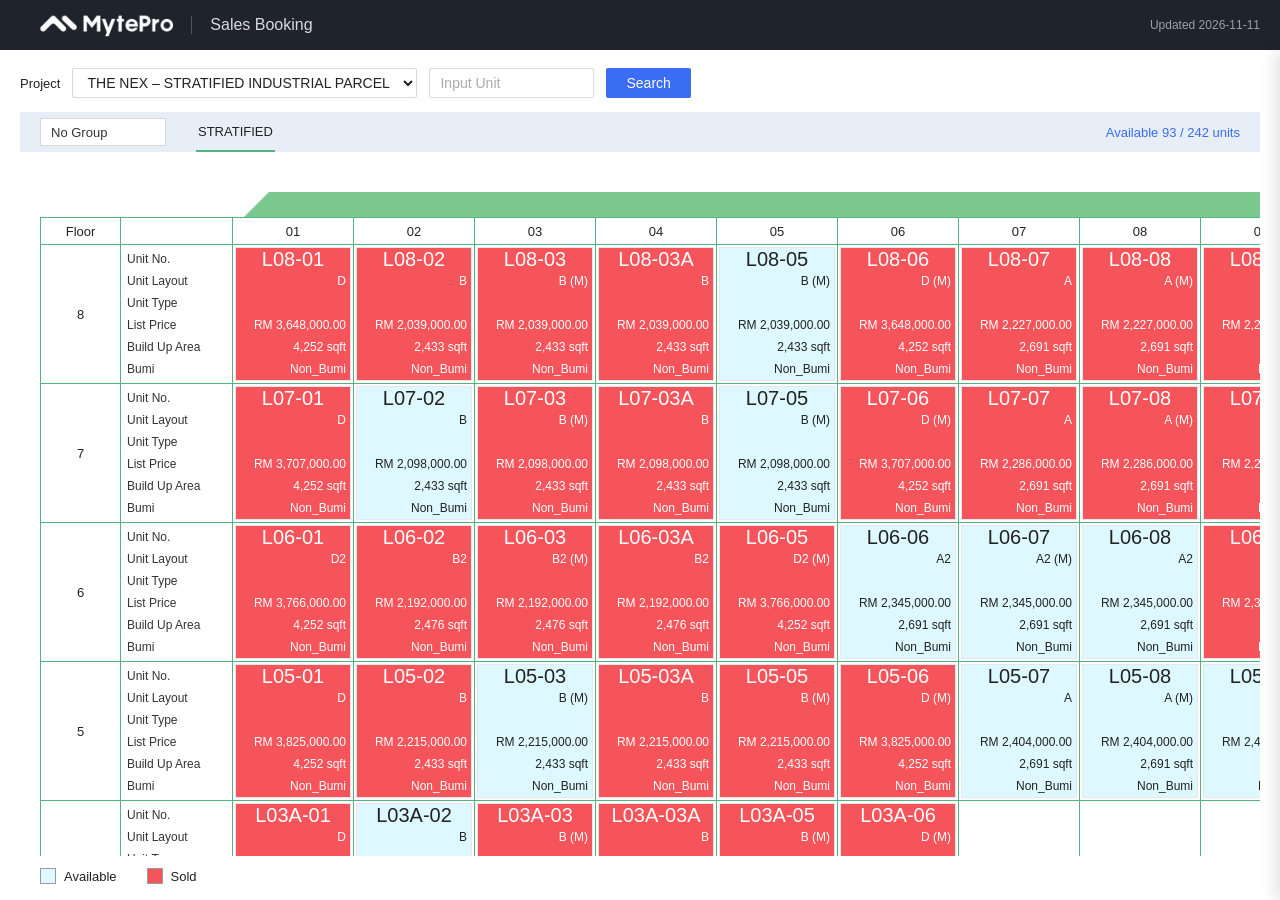
==== commit c39006c0: "The Nex: mark L08-13A, L08-23A, L08-30, L08-31 booked (pending system update)" ====
--- a/booking/the-nex.html
+++ b/booking/the-nex.html
@@ -179,12 +179,16 @@
 "G|G-01~D1~5285~5079000~1,G-02~B1~2422~2685000~1,G-03~B1 (M)~2422~2685000~1,G-03A~B1 (M)~2422~2820000~1,G-05~D1 (M)~5285~5333000~1,G-06~A1~2874~3009000~1,G-07~A1 (M)~2874~3009000~0,G-08~A1~2874~3009000~0,G-09~A1 (M)~2874~3009000~0,G-10~A1~2874~3009000~0,G-11~A1 (M)~2874~3009000~0,G-12~A1~2874~3009000~0,G-13~A1 (M)~2874~3009000~0,G-13A~A1~2874~3009000~0,G-15~E1~3713~3794000~1,G-16~E1 (M)~3713~3794000~0,G-17~A1 (M)~2874~2986000~1,G-18~A1~2874~2986000~1,G-19~A1 (M)~2874~2986000~1,G-20~A1~2874~2986000~0,G-21~A1 (M)~2874~2986000~0,G-22~A1~2874~2986000~0,G-23~A1 (M)~2874~2986000~0,G-23A~A1~2874~2986000~0,G-25~A1 (M)~2874~2986000~1,,,,,,"
 ];
 
+// Booking collected but not yet updated in the developer system (2026-11-11).
+// Remove each unit once the system shows it sold.
+const BOOKED = new Set(["L08-13A", "L08-23A", "L08-30", "L08-31"]);
+
 const floors = FLOORS.map(s => {
   const [floor, list] = s.split("|");
   const units = list.split(",").map(u => {
     if (!u) return null;
     const [no, layout, sqft, price, sold] = u.split("~");
-    return { no, layout, sqft: Number(sqft), price: Number(price), sold: sold === "1" };
+    return { no, layout, sqft: Number(sqft), price: Number(price), sold: sold === "1" || BOOKED.has(no) };
   });
   return { floor, units };
 });
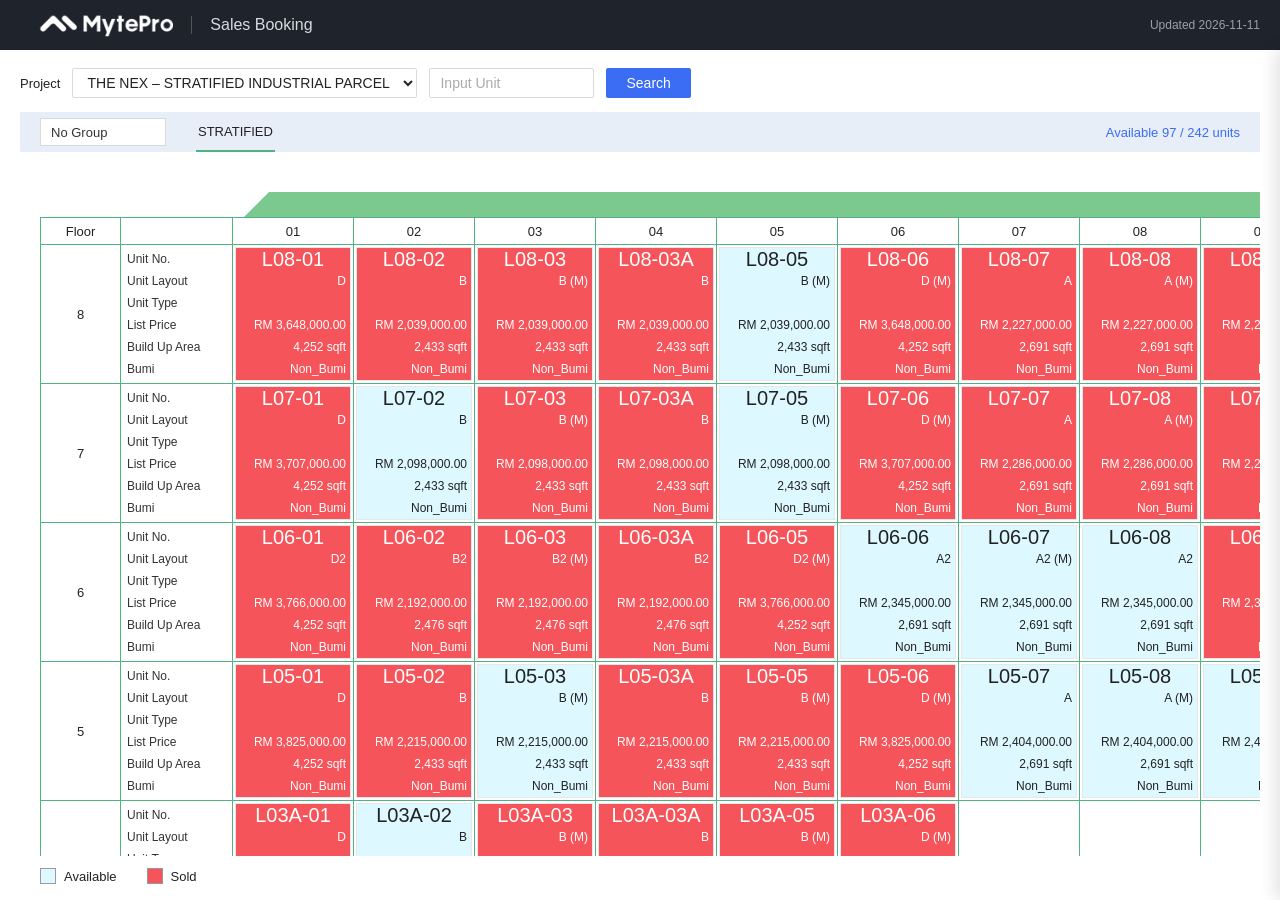
==== commit d475ad65: "The Nex: follow developer system status only (remove manual booked list)" ====
--- a/booking/the-nex.html
+++ b/booking/the-nex.html
@@ -90,6 +90,15 @@
   .legend li { display: flex; align-items: center; gap: 8px; font-size: 13px; }
   .legend b { width: 16px; height: 16px; display: inline-block; border: 1px solid #999; }
 
+  .preview-btn {
+    margin-left: auto; height: 28px; padding: 0 14px; border: 1px solid #5a6070; border-radius: 2px;
+    background: transparent; color: #d8dbe2; font: inherit; font-size: 13px; cursor: pointer; white-space: nowrap;
+  }
+  .preview-btn.on { background: #ffe58f; border-color: #ffe58f; color: #7a5200; }
+  .preview-btn + .updated { margin-left: 0; }
+  .preview-bar[hidden] { display: none; }
+  .preview-bar { flex: none; background: #000; color: #ccc; text-align: center; font-size: 14px; padding: 6px 16px; }
+
   /* unit detail side panel */
   .mask { position: fixed; inset: 50px 0 0 0; background: transparent; display: none; z-index: 9; }
   .mask.open { display: block; }
@@ -179,16 +188,12 @@
 "G|G-01~D1~5285~5079000~1,G-02~B1~2422~2685000~1,G-03~B1 (M)~2422~2685000~1,G-03A~B1 (M)~2422~2820000~1,G-05~D1 (M)~5285~5333000~1,G-06~A1~2874~3009000~1,G-07~A1 (M)~2874~3009000~0,G-08~A1~2874~3009000~0,G-09~A1 (M)~2874~3009000~0,G-10~A1~2874~3009000~0,G-11~A1 (M)~2874~3009000~0,G-12~A1~2874~3009000~0,G-13~A1 (M)~2874~3009000~0,G-13A~A1~2874~3009000~0,G-15~E1~3713~3794000~1,G-16~E1 (M)~3713~3794000~0,G-17~A1 (M)~2874~2986000~1,G-18~A1~2874~2986000~1,G-19~A1 (M)~2874~2986000~1,G-20~A1~2874~2986000~0,G-21~A1 (M)~2874~2986000~0,G-22~A1~2874~2986000~0,G-23~A1 (M)~2874~2986000~0,G-23A~A1~2874~2986000~0,G-25~A1 (M)~2874~2986000~1,,,,,,"
 ];
 
-// Booking collected but not yet updated in the developer system (2026-11-11).
-// Remove each unit once the system shows it sold.
-const BOOKED = new Set(["L08-13A", "L08-23A", "L08-30", "L08-31"]);
-
 const floors = FLOORS.map(s => {
   const [floor, list] = s.split("|");
   const units = list.split(",").map(u => {
     if (!u) return null;
     const [no, layout, sqft, price, sold] = u.split("~");
-    return { no, layout, sqft: Number(sqft), price: Number(price), sold: sold === "1" || BOOKED.has(no) };
+    return { no, layout, sqft: Number(sqft), price: Number(price), sold: sold === "1" };
   });
   return { floor, units };
 });
@@ -254,9 +259,56 @@
   panel.classList.remove("open"); mask.classList.remove("open");
   if (picked) { picked.classList.remove("picked"); picked = null; }
 }
+// Preview button (only on the agent link, ?preview in the URL).
+// While on: click a unit to flip Available/Sold on this screen only. Turning it off
+// puts every unit back to the system status. Nothing is saved.
+const PREVIEW_LINK = new URLSearchParams(location.search).has("preview");
+let previewOn = false;
+const previewBar = document.createElement("div");
+previewBar.className = "preview-bar";
+previewBar.textContent = "PREVIEW — not real data. Click a unit to switch Available / Sold. Turn Preview off to go back to the system status.";
+previewBar.hidden = true;
+document.body.prepend(previewBar);
+document.querySelectorAll(".room").forEach(el => { el.dataset.real = el.classList.contains("sold") ? "1" : "0"; });
+
+function setPreview(on) {
+  previewOn = on;
+  previewBar.hidden = !on;
+  previewBtn.classList.toggle("on", on);
+  previewBtn.textContent = on ? "Preview: ON" : "Preview: OFF";
+  document.title = (on ? "PREVIEW · " : "") + "Sales Booking · The Nex";
+  closePanel();
+  if (!on) {
+    document.querySelectorAll(".room").forEach(el => {
+      const sold = el.dataset.real === "1";
+      el.classList.toggle("sold", sold);
+      el.title = `${el.dataset.no} · ${sold ? "Sold" : "Available"}`;
+    });
+    updateSummary();
+  }
+}
+const previewBtn = document.createElement("button");
+previewBtn.className = "preview-btn";
+previewBtn.textContent = "Preview: OFF";
+previewBtn.addEventListener("click", () => setPreview(!previewOn));
+if (PREVIEW_LINK) document.getElementById("updated").before(previewBtn);
+
+function updateSummary() {
+  const all = document.querySelectorAll(".room");
+  const free = [...all].filter(el => !el.classList.contains("sold")).length;
+  document.getElementById("summary").textContent = `Available ${free} / ${all.length} units`;
+}
+
 document.getElementById("board").addEventListener("click", e => {
   const el = e.target.closest(".room");
-  if (el && !el.classList.contains("sold")) openPanel(el);
+  if (!el) return;
+  if (previewOn) {
+    el.classList.toggle("sold");
+    el.title = `${el.dataset.no} · ${el.classList.contains("sold") ? "Sold" : "Available"}`;
+    updateSummary();
+    return;
+  }
+  if (!el.classList.contains("sold")) openPanel(el);
 });
 document.getElementById("p-close").addEventListener("click", closePanel);
 mask.addEventListener("click", closePanel);
